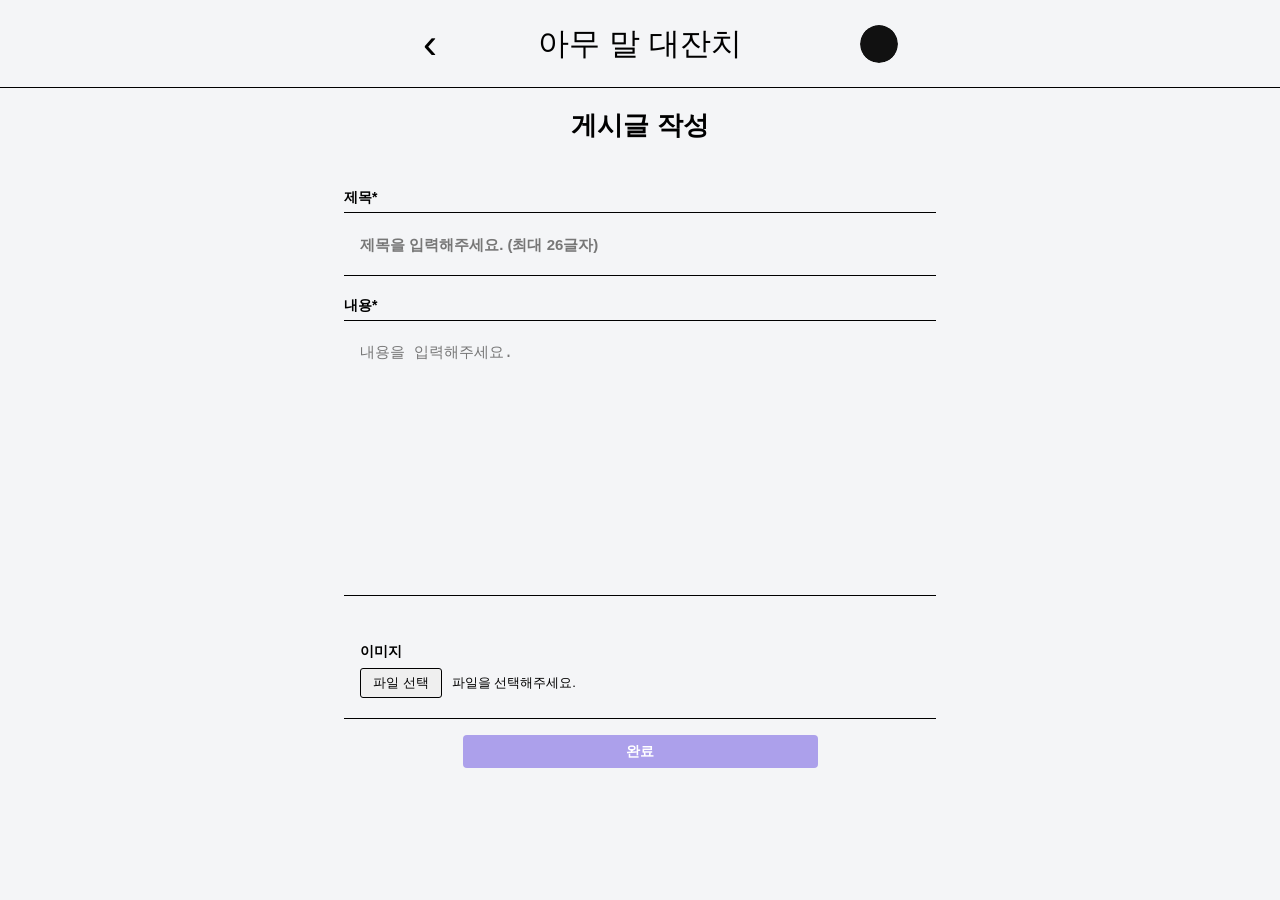
==== pages/board-create.html @ 2eff45c8 "07.01.21.13" ====
<!DOCTYPE html>
<html lang="ko">
<head>
  <meta charset="UTF-8" />
  <meta name="viewport" content="width=device-width, initial-scale=1.0" />
  <title>아무 말 대잔치 - 게시글 작성</title>

  <link rel="stylesheet" href="../css/common.css" />
  <link rel="stylesheet" href="../css/board-create.css" />
</head>
<body>
  <header class="header">
    <button type="button" class="header__back-button" id="backButton" aria-label="뒤로가기">
      ‹
    </button>

    <h1 class="header__title">아무 말 대잔치</h1>

    <button type="button" class="header__profile-button" id="profileButton" aria-label="프로필 메뉴">
      <span class="header__profile-image"></span>
    </button>
  </header>

  <main class="board-create-page">
    <section class="board-create">
      <h2 class="board-create__title">게시글 작성</h2>

      <form class="board-create-form" id="boardCreateForm" novalidate>
        <div class="form-group">
          <label for="title" class="form-label">제목*</label>
          <input
            type="text"
            id="title"
            class="title-input"
            placeholder="제목을 입력해주세요. (최대 26글자)"
            maxlength="26"
          />
        </div>

        <div class="form-group">
          <label for="content" class="form-label">내용*</label>
          <textarea
            id="content"
            class="content-textarea"
            placeholder="내용을 입력해주세요."
          ></textarea>
          <p class="helper-text" id="formHelper"></p>
        </div>

        <div class="image-upload-group">
          <label for="imageInput" class="form-label">이미지</label>

          <div class="image-upload-row">
            <label for="imageInput" class="file-select-button">파일 선택</label>
            <span class="file-name" id="fileName">파일을 선택해주세요.</span>
          </div>

          <input
            type="file"
            id="imageInput"
            class="image-input"
            accept="image/*"
          />
        </div>

        <button type="submit" class="submit-button" id="submitButton" disabled>
          완료
        </button>
      </form>
    </section>
  </main>

  <script src="../js/board-create.js"></script>
</body>
</html>
---- css/common.css ----
:root {
  --color-background: #f4f5f7;
  --color-text: #000000;
  --color-helper: #ff0000;

  --color-button-disabled: #aca0eb;
  --color-button-active: #7f6aee;
  --color-button-text: #ffffff;

  --font-main: Arial, "Noto Sans KR", sans-serif;

  --header-height: 88px;
}

* {
  box-sizing: border-box;
}

body {
  margin: 0;
  min-height: 100vh;
  background-color: var(--color-background);
  color: var(--color-text);
  font-family: var(--font-main);
}

button,
input {
  font-family: inherit;
}

button {
  cursor: pointer;
}

.header {
  position: relative;
  height: var(--header-height);
  border-bottom: 1px solid #000;
  display: flex;
  justify-content: center;
  align-items: center;
}

.header__title {
  margin: 0;
  font-size: 31px;
  font-weight: 400;
  line-height: 1;
}

.header__back-button {
  position: absolute;
  left: calc(50% - 232px);
  top: 50%;
  transform: translateY(-50%);
  width: 44px;
  height: 44px;
  border: none;
  background: transparent;
  color: #000;
  font-size: 42px;
  font-weight: 300;
  line-height: 36px;
  padding: 0;
}

.header__profile {
  position: absolute;
  left: calc(50% + 220px);
  top: 50%;
  transform: translateY(-50%);
}
.profile-dropdown {
  position: absolute;
  top: 44px;
  right: 0;
  width: 140px;
  background-color: #ffffff;
  border-radius: 4px;
  box-shadow: 0 4px 12px rgba(0, 0, 0, 0.12);
  overflow: hidden;
  display: none;
  z-index: 100;
}

.profile-dropdown.is-open {
  display: block;
}

.profile-dropdown__item {
  width: 100%;
  height: 36px;
  border: none;
  background-color: #ffffff;
  font-size: 13px;
  color: #000000;
  cursor: pointer;
}

.profile-dropdown__item:hover {
  background-color: #f4f4f4;
}
---- css/board-create.css ----
.header__back-button {
  position: absolute;
  left: calc(50% - 232px);
  top: 50%;
  transform: translateY(-50%);
  width: 44px;
  height: 44px;
  border: none;
  background: transparent;
  color: #000000;
  font-size: 42px;
  font-weight: 300;
  line-height: 36px;
  padding: 0;
}

.header__profile-button {
  position: absolute;
  left: calc(50% + 220px);
  top: 50%;
  transform: translateY(-50%);
  width: 38px;
  height: 38px;
  padding: 0;
  border: none;
  border-radius: 50%;
  background: transparent;
  overflow: hidden;
}

.header__profile-image {
  display: block;
  width: 100%;
  height: 100%;
  border-radius: 50%;
  background-color: #111111;
}

.board-create-page {
  min-height: calc(100vh - var(--header-height));
  display: flex;
  justify-content: center;
  align-items: flex-start;
}

.board-create {
  width: 592px;
  margin-top: 24px;
}

.board-create__title {
  margin: 0 0 52px;
  text-align: center;
  font-size: 26px;
  font-weight: 700;
  line-height: 1;
}

.board-create-form {
  width: 100%;
}

.form-group {
  width: 100%;
  margin-bottom: 22px;
}

.form-label {
  display: block;
  margin-bottom: 8px;
  font-size: 14px;
  font-weight: 700;
  line-height: 1;
}

.title-input {
  width: 100%;
  height: 64px;
  padding: 0 16px;
  border: none;
  border-top: 1px solid #000000;
  border-bottom: 1px solid #000000;
  background-color: transparent;
  outline: none;
  font-size: 15px;
}

.title-input::placeholder {
  color: #777777;
  font-weight: 700;
}

.content-textarea {
  width: 100%;
  height: 276px;
  padding: 20px 16px;
  border: none;
  border-top: 1px solid #000000;
  border-bottom: 1px solid #000000;
  background-color: transparent;
  resize: none;
  outline: none;
  font-size: 15px;
  line-height: 1.5;
}

.content-textarea::placeholder {
  color: #777777;
}

.helper-text {
  min-height: 16px;
  margin: 6px 0 0;
  color: var(--color-helper);
  font-size: 12px;
  line-height: 16px;
}

.image-upload-group {
  width: 100%;
  padding: 0 16px 20px;
  border-bottom: 1px solid #000000;
}

.image-upload-row {
  display: flex;
  align-items: center;
  gap: 10px;
  margin-top: 10px;
}

.file-select-button {
  height: 30px;
  padding: 0 12px;
  border: 1px solid #000000;
  border-radius: 3px;
  background-color: #efefef;
  display: inline-flex;
  align-items: center;
  justify-content: center;
  font-size: 13px;
  cursor: pointer;
}

.file-name {
  font-size: 13px;
  color: #000000;
}

.image-input {
  display: none;
}

.submit-button {
  display: block;
  width: 355px;
  height: 33px;
  margin: 16px auto 0;
  border: none;
  border-radius: 4px;
  background-color: #aca0eb;
  color: #ffffff;
  font-size: 14px;
  font-weight: 700;
  cursor: not-allowed;
}

.submit-button.is-active {
  background-color: #7f6aee;
  cursor: pointer;
}
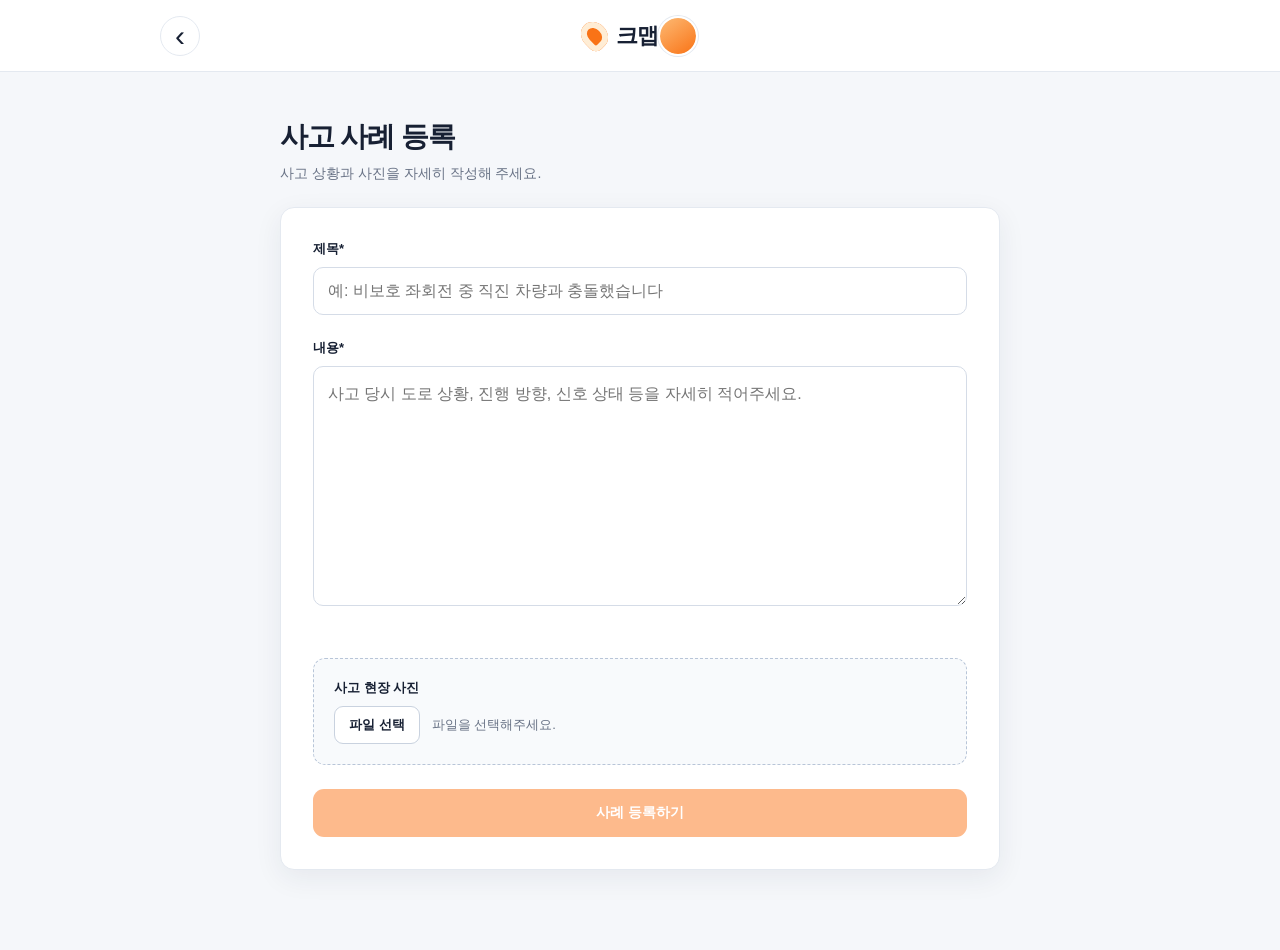
==== commit b67a8d52: "feat: 기능 추가 및 디자인 변경, 디렉토리 구조 변경" ====
--- a/pages/board-create.html
+++ b/pages/board-create.html
@@ -3,7 +3,7 @@
 <head>
   <meta charset="UTF-8" />
   <meta name="viewport" content="width=device-width, initial-scale=1.0" />
-  <title>아무 말 대잔치 - 게시글 작성</title>
+  <title>크맵 - 사고 사례 등록</title>
 
   <link rel="stylesheet" href="../css/common.css" />
   <link rel="stylesheet" href="../css/board-create.css" />
@@ -14,7 +14,7 @@
       ‹
     </button>
 
-    <h1 class="header__title">아무 말 대잔치</h1>
+    <h1 class="header__title">크맵</h1>
 
     <button type="button" class="header__profile-button" id="profileButton" aria-label="프로필 메뉴">
       <span class="header__profile-image"></span>
@@ -23,7 +23,7 @@
 
   <main class="board-create-page">
     <section class="board-create">
-      <h2 class="board-create__title">게시글 작성</h2>
+      <h2 class="board-create__title">사고 사례 등록</h2>
 
       <form class="board-create-form" id="boardCreateForm" novalidate>
         <div class="form-group">
@@ -32,7 +32,7 @@
             type="text"
             id="title"
             class="title-input"
-            placeholder="제목을 입력해주세요. (최대 26글자)"
+            placeholder="예: 비보호 좌회전 중 직진 차량과 충돌했습니다"
             maxlength="26"
           />
         </div>
@@ -42,13 +42,13 @@
           <textarea
             id="content"
             class="content-textarea"
-            placeholder="내용을 입력해주세요."
+            placeholder="사고 당시 도로 상황, 진행 방향, 신호 상태 등을 자세히 적어주세요."
           ></textarea>
           <p class="helper-text" id="formHelper"></p>
         </div>
 
         <div class="image-upload-group">
-          <label for="imageInput" class="form-label">이미지</label>
+          <label for="imageInput" class="form-label">사고 현장 사진</label>
 
           <div class="image-upload-row">
             <label for="imageInput" class="file-select-button">파일 선택</label>
@@ -64,12 +64,12 @@
         </div>
 
         <button type="submit" class="submit-button" id="submitButton" disabled>
-          완료
+          사례 등록하기
         </button>
       </form>
     </section>
   </main>
 
-  <script src="../js/board-create.js"></script>
+  <script type="module" src="../js/board-create.js"></script>
 </body>
-</html>+</html>
--- a/css/common.css
+++ b/css/common.css
@@ -1,103 +1,97 @@
 :root {
-  --color-background: #f4f5f7;
-  --color-text: #000000;
-  --color-helper: #ff0000;
-
-  --color-button-disabled: #aca0eb;
-  --color-button-active: #7f6aee;
+  --color-background: #f5f7fa;
+  --color-surface: #ffffff;
+  --color-text: #172033;
+  --color-muted: #697386;
+  --color-line: #e4e9f0;
+  --color-primary: #f97316;
+  --color-primary-dark: #ea580c;
+  --color-primary-soft: #fff7ed;
+  --color-helper: #dc2626;
+  --color-hot: #f04438;
+  --color-button-disabled: #fdba8c;
+  --color-button-active: var(--color-primary);
   --color-button-text: #ffffff;
-
-  --font-main: Arial, "Noto Sans KR", sans-serif;
-
-  --header-height: 88px;
+  --font-main: Pretendard, "Noto Sans KR", -apple-system, BlinkMacSystemFont, "Segoe UI", sans-serif;
+  --header-height: 72px;
+  --content-width: 960px;
+  --radius-sm: 8px;
+  --radius-md: 14px;
+  --radius-lg: 20px;
+  --shadow-card: 0 8px 28px rgba(30, 45, 70, 0.07);
 }
 
-* {
-  box-sizing: border-box;
-}
-
+* { box-sizing: border-box; }
+html { color-scheme: light; }
 body {
   margin: 0;
   min-height: 100vh;
-  background-color: var(--color-background);
+  background: var(--color-background);
   color: var(--color-text);
   font-family: var(--font-main);
+  -webkit-font-smoothing: antialiased;
 }
-
-button,
-input {
-  font-family: inherit;
-}
-
-button {
-  cursor: pointer;
+button, input, textarea { font: inherit; }
+button { cursor: pointer; }
+button:focus-visible, input:focus-visible, textarea:focus-visible {
+  outline: 3px solid rgba(249, 115, 22, .2);
+  outline-offset: 2px;
 }
 
 .header {
-  position: relative;
+  position: sticky;
+  top: 0;
+  z-index: 50;
   height: var(--header-height);
-  border-bottom: 1px solid #000;
+  border-bottom: 1px solid var(--color-line);
+  background: rgba(255,255,255,.94);
+  backdrop-filter: blur(12px);
   display: flex;
   justify-content: center;
   align-items: center;
 }
-
-.header__title {
-  margin: 0;
-  font-size: 31px;
-  font-weight: 400;
-  line-height: 1;
+.header__title { margin: 0; font-size: 22px; font-weight: 800; letter-spacing: -.04em; }
+.header__title { display: flex; align-items: center; gap: 9px; }
+.header__title::before {
+  content: ""; width: 25px; height: 29px; display: inline-block;
+  background: var(--color-primary); border-radius: 50% 50% 50% 8px; transform: rotate(-45deg);
+  box-shadow: inset 0 0 0 6px #ffedd5;
+}
+.header__back-button {
+  position: absolute; left: max(24px, calc(50% - 480px)); top: 50%; transform: translateY(-50%);
+  width: 40px; height: 40px; border: 1px solid var(--color-line); border-radius: 50%;
+  background: #fff; color: var(--color-text); font-size: 30px; line-height: 30px; padding: 0;
+}
+.header__profile, .profile-menu-wrapper {
+  position: absolute; right: max(24px, calc(50% - 480px)); left: auto; top: 50%; transform: translateY(-50%);
+}
+.header__profile-button {
+  width: 40px; height: 40px; padding: 0; border: 2px solid #fff; border-radius: 50%;
+  background: #ffedd5; overflow: hidden; box-shadow: 0 0 0 1px var(--color-line);
+}
+.header__profile-image { display: block; width: 100%; height: 100%; border-radius: 50%; background: linear-gradient(145deg,#fdba74,#f97316); }
+.profile-dropdown {
+  position: absolute; top: 48px; right: 0; width: 148px; padding: 6px;
+  background: #fff; border: 1px solid var(--color-line); border-radius: 12px;
+  box-shadow: 0 16px 35px rgba(17,24,39,.14); display: none; z-index: 100;
+}
+.profile-dropdown.is-open { display: block; }
+.profile-dropdown__item {
+  width: 100%; height: 38px; border: 0; border-radius: 8px; background: #fff;
+  color: var(--color-text); font-size: 13px; text-align: left; padding: 0 12px;
+}
+.profile-dropdown__item:hover { background: var(--color-background); }
+.hot-badge {
+  display: inline-flex; align-items: center; gap: 3px; height: 24px; padding: 0 8px;
+  border-radius: 999px; background: #fff1f0; color: var(--color-hot); font-size: 11px; font-weight: 800;
 }
 
-.header__back-button {
-  position: absolute;
-  left: calc(50% - 232px);
-  top: 50%;
-  transform: translateY(-50%);
-  width: 44px;
-  height: 44px;
-  border: none;
-  background: transparent;
-  color: #000;
-  font-size: 42px;
-  font-weight: 300;
-  line-height: 36px;
-  padding: 0;
+.account-shell{width:min(100%,960px);display:grid;grid-template-columns:1fr 1fr;background:#fff;border:1px solid var(--color-line);border-radius:24px;box-shadow:0 24px 70px rgba(96,50,16,.1);overflow:hidden}.account-brand{position:relative;min-height:590px;padding:52px;background:linear-gradient(145deg,#fff7ed,#ffedd5 58%,#fed7aa);display:flex;flex-direction:column;justify-content:space-between;overflow:hidden}.account-brand::after{content:"";position:absolute;width:290px;height:290px;right:-135px;bottom:-120px;border:58px solid rgba(249,115,22,.1);border-radius:50%}.account-brand__logo{display:flex;align-items:center;gap:13px;font-size:28px;letter-spacing:-.06em}.account-brand__mark{width:44px;height:52px;background:var(--color-primary);border-radius:50% 50% 50% 8px;transform:rotate(-45deg);box-shadow:inset 0 0 0 11px #fff7ed,0 8px 14px rgba(194,65,12,.16)}.account-brand>div:last-child{position:relative;z-index:1}.account-brand__eyebrow,.account-form__eyebrow{margin:0 0 12px;color:var(--color-primary-dark);font-size:12px;font-weight:900;letter-spacing:.03em}.account-brand h2{margin:0 0 16px;font-size:34px;line-height:1.35;letter-spacing:-.05em}.account-brand p:last-child{max-width:330px;margin:0;color:#7c4a27;font-size:14px;line-height:1.7}
+
+@media (max-width: 720px) {
+  :root { --header-height: 64px; }
+  .header__title { font-size: 18px; }
+  .header__back-button { left: 14px; width: 36px; height: 36px; }
+  .header__profile, .profile-menu-wrapper, .header > .header__profile-button { right: 14px; left: auto; }
+  .account-shell{grid-template-columns:1fr}.account-brand{min-height:210px;padding:28px 26px}.account-brand h2{font-size:27px}.account-brand p:last-child{display:none}.account-brand__logo{font-size:24px}.account-brand__mark{width:34px;height:40px;box-shadow:inset 0 0 0 8px #fff7ed}.account-brand>div:last-child{margin-top:32px}
 }
-
-.header__profile {
-  position: absolute;
-  left: calc(50% + 220px);
-  top: 50%;
-  transform: translateY(-50%);
-}
-.profile-dropdown {
-  position: absolute;
-  top: 44px;
-  right: 0;
-  width: 140px;
-  background-color: #ffffff;
-  border-radius: 4px;
-  box-shadow: 0 4px 12px rgba(0, 0, 0, 0.12);
-  overflow: hidden;
-  display: none;
-  z-index: 100;
-}
-
-.profile-dropdown.is-open {
-  display: block;
-}
-
-.profile-dropdown__item {
-  width: 100%;
-  height: 36px;
-  border: none;
-  background-color: #ffffff;
-  font-size: 13px;
-  color: #000000;
-  cursor: pointer;
-}
-
-.profile-dropdown__item:hover {
-  background-color: #f4f4f4;
-}
--- a/css/board-create.css
+++ b/css/board-create.css
@@ -1,171 +1,2 @@
-.header__back-button {
-  position: absolute;
-  left: calc(50% - 232px);
-  top: 50%;
-  transform: translateY(-50%);
-  width: 44px;
-  height: 44px;
-  border: none;
-  background: transparent;
-  color: #000000;
-  font-size: 42px;
-  font-weight: 300;
-  line-height: 36px;
-  padding: 0;
-}
-
-.header__profile-button {
-  position: absolute;
-  left: calc(50% + 220px);
-  top: 50%;
-  transform: translateY(-50%);
-  width: 38px;
-  height: 38px;
-  padding: 0;
-  border: none;
-  border-radius: 50%;
-  background: transparent;
-  overflow: hidden;
-}
-
-.header__profile-image {
-  display: block;
-  width: 100%;
-  height: 100%;
-  border-radius: 50%;
-  background-color: #111111;
-}
-
-.board-create-page {
-  min-height: calc(100vh - var(--header-height));
-  display: flex;
-  justify-content: center;
-  align-items: flex-start;
-}
-
-.board-create {
-  width: 592px;
-  margin-top: 24px;
-}
-
-.board-create__title {
-  margin: 0 0 52px;
-  text-align: center;
-  font-size: 26px;
-  font-weight: 700;
-  line-height: 1;
-}
-
-.board-create-form {
-  width: 100%;
-}
-
-.form-group {
-  width: 100%;
-  margin-bottom: 22px;
-}
-
-.form-label {
-  display: block;
-  margin-bottom: 8px;
-  font-size: 14px;
-  font-weight: 700;
-  line-height: 1;
-}
-
-.title-input {
-  width: 100%;
-  height: 64px;
-  padding: 0 16px;
-  border: none;
-  border-top: 1px solid #000000;
-  border-bottom: 1px solid #000000;
-  background-color: transparent;
-  outline: none;
-  font-size: 15px;
-}
-
-.title-input::placeholder {
-  color: #777777;
-  font-weight: 700;
-}
-
-.content-textarea {
-  width: 100%;
-  height: 276px;
-  padding: 20px 16px;
-  border: none;
-  border-top: 1px solid #000000;
-  border-bottom: 1px solid #000000;
-  background-color: transparent;
-  resize: none;
-  outline: none;
-  font-size: 15px;
-  line-height: 1.5;
-}
-
-.content-textarea::placeholder {
-  color: #777777;
-}
-
-.helper-text {
-  min-height: 16px;
-  margin: 6px 0 0;
-  color: var(--color-helper);
-  font-size: 12px;
-  line-height: 16px;
-}
-
-.image-upload-group {
-  width: 100%;
-  padding: 0 16px 20px;
-  border-bottom: 1px solid #000000;
-}
-
-.image-upload-row {
-  display: flex;
-  align-items: center;
-  gap: 10px;
-  margin-top: 10px;
-}
-
-.file-select-button {
-  height: 30px;
-  padding: 0 12px;
-  border: 1px solid #000000;
-  border-radius: 3px;
-  background-color: #efefef;
-  display: inline-flex;
-  align-items: center;
-  justify-content: center;
-  font-size: 13px;
-  cursor: pointer;
-}
-
-.file-name {
-  font-size: 13px;
-  color: #000000;
-}
-
-.image-input {
-  display: none;
-}
-
-.submit-button {
-  display: block;
-  width: 355px;
-  height: 33px;
-  margin: 16px auto 0;
-  border: none;
-  border-radius: 4px;
-  background-color: #aca0eb;
-  color: #ffffff;
-  font-size: 14px;
-  font-weight: 700;
-  cursor: not-allowed;
-}
-
-.submit-button.is-active {
-  background-color: #7f6aee;
-  cursor: pointer;
-}+.board-create-page,.board-edit-page{min-height:calc(100vh - var(--header-height));padding:46px 24px 80px}.board-create,.board-edit{width:min(100%,720px);margin:0 auto}.board-create__title,.board-edit__title{margin:0 0 24px;font-size:28px;letter-spacing:-.04em}.board-create__title::after,.board-edit__title::after{content:"사고 상황과 사진을 자세히 작성해 주세요.";display:block;margin-top:9px;color:var(--color-muted);font-size:14px;font-weight:400;letter-spacing:0}.board-create-form,.board-edit-form{padding:32px;background:#fff;border:1px solid var(--color-line);border-radius:var(--radius-md);box-shadow:var(--shadow-card)}.form-group{margin-bottom:24px}.form-label{display:block;margin-bottom:9px;font-size:13px;font-weight:800}.title-input,.content-textarea{width:100%;border:1px solid #d5dce7;border-radius:10px;background:#fff;color:var(--color-text);outline:0}.title-input{height:48px;padding:0 14px}.content-textarea{height:240px;padding:14px;resize:vertical;line-height:1.65}.title-input:focus,.content-textarea:focus{border-color:var(--color-primary)}.helper-text{min-height:18px;margin:6px 0 0;color:var(--color-helper);font-size:12px}.image-upload-group{padding:20px;border:1px dashed #b8c5d8;border-radius:12px;background:#f8fafc}.image-upload-row{display:flex;align-items:center;gap:12px}.file-select-button{height:38px;padding:0 14px;border:1px solid #c9d2df;border-radius:9px;background:#fff;display:inline-flex;align-items:center;font-size:13px;font-weight:700;cursor:pointer}.file-name{color:var(--color-muted);font-size:13px;white-space:nowrap;overflow:hidden;text-overflow:ellipsis}.image-input{display:none}.submit-button{display:block;width:100%;height:48px;margin-top:24px;border:0;border-radius:11px;background:var(--color-button-disabled);color:#fff;font-size:14px;font-weight:800;cursor:not-allowed}.submit-button.is-active{background:var(--color-primary);cursor:pointer}.submit-button.is-active:hover{background:var(--color-primary-dark)}
+@media(max-width:720px){.board-create-page,.board-edit-page{padding:30px 14px 60px}.board-create__title,.board-edit__title{font-size:24px}.board-create-form,.board-edit-form{padding:22px 18px}.content-textarea{height:220px}}
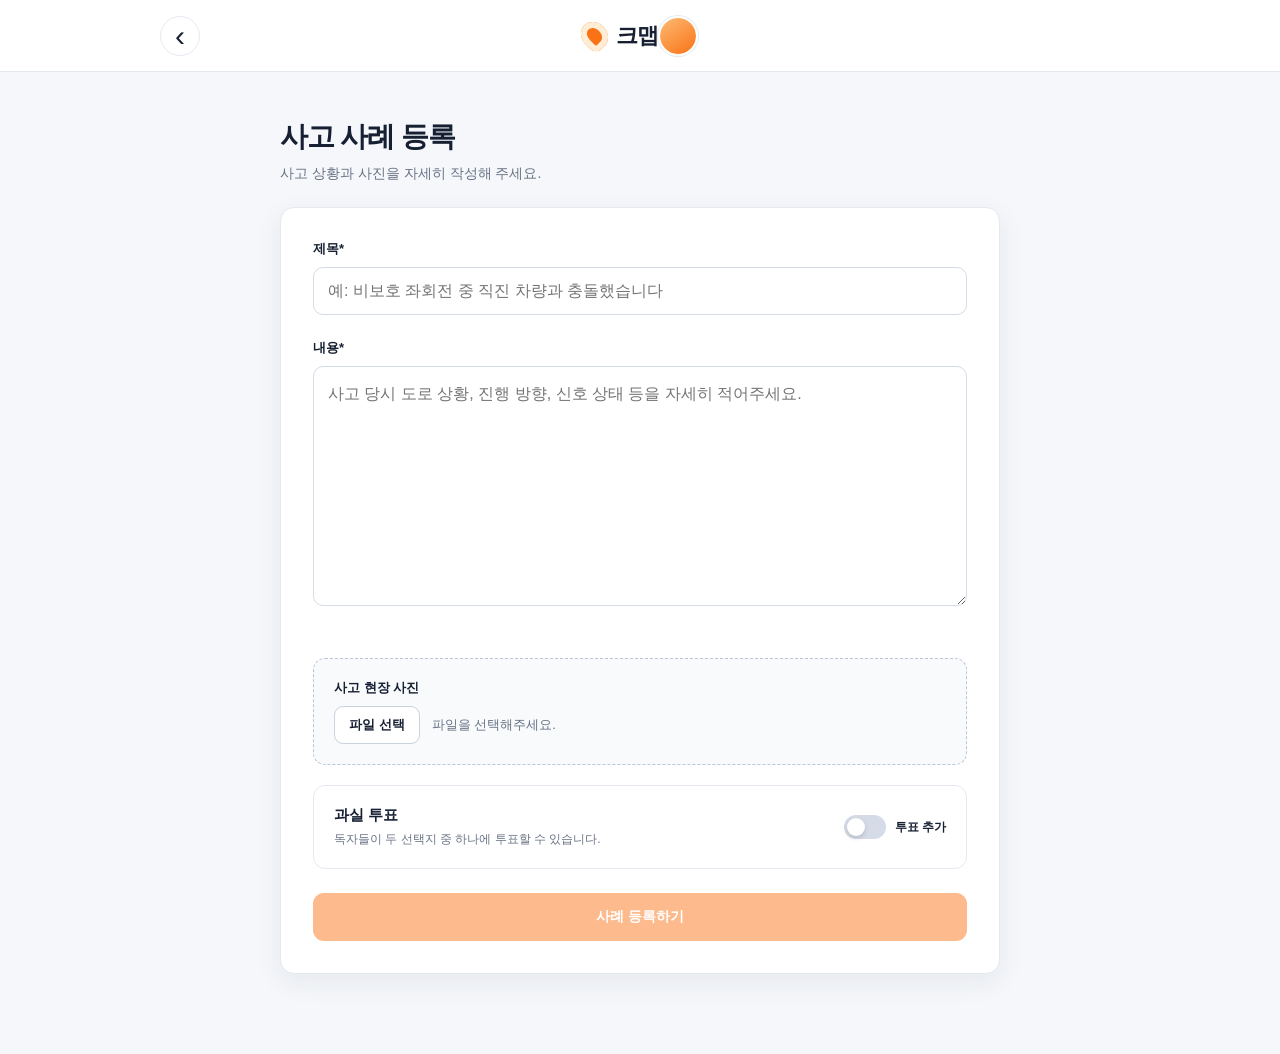
==== commit 7eff7071: "feat: 무한 스크롤 및 투표 설정 기능 추가" ====
--- a/pages/board-create.html
+++ b/pages/board-create.html
@@ -63,6 +63,45 @@
           />
         </div>
 
+        <section class="vote-create-section" aria-labelledby="voteCreateTitle">
+          <div class="vote-create-header">
+            <div>
+              <h3 id="voteCreateTitle">과실 투표</h3>
+              <p>독자들이 두 선택지 중 하나에 투표할 수 있습니다.</p>
+            </div>
+            <label class="vote-toggle">
+              <input type="checkbox" id="voteEnabled" />
+              <span class="vote-toggle__track" aria-hidden="true"></span>
+              <span class="vote-toggle__label">투표 추가</span>
+            </label>
+          </div>
+
+          <div class="vote-create-fields" id="voteFields" hidden>
+            <div class="form-group">
+              <label for="voteQuestion" class="form-label">투표 질문*</label>
+              <input
+                type="text"
+                id="voteQuestion"
+                class="vote-input"
+                placeholder="예: 어느 차량의 과실이 더 크다고 생각하나요?"
+                maxlength="80"
+                disabled
+              />
+            </div>
+            <div class="vote-option-fields">
+              <div class="form-group">
+                <label for="voteOptionA" class="form-label"><span class="vote-option-key">A</span> 선택지*</label>
+                <input type="text" id="voteOptionA" class="vote-input" placeholder="예: 비보호 좌회전 차량" maxlength="40" disabled />
+              </div>
+              <div class="form-group">
+                <label for="voteOptionB" class="form-label"><span class="vote-option-key">B</span> 선택지*</label>
+                <input type="text" id="voteOptionB" class="vote-input" placeholder="예: 맞은편 직진 차량" maxlength="40" disabled />
+              </div>
+            </div>
+            <p class="helper-text" id="voteHelper"></p>
+          </div>
+        </section>
+
         <button type="submit" class="submit-button" id="submitButton" disabled>
           사례 등록하기
         </button>
--- a/css/board-create.css
+++ b/css/board-create.css
@@ -1,2 +1,5 @@
 .board-create-page,.board-edit-page{min-height:calc(100vh - var(--header-height));padding:46px 24px 80px}.board-create,.board-edit{width:min(100%,720px);margin:0 auto}.board-create__title,.board-edit__title{margin:0 0 24px;font-size:28px;letter-spacing:-.04em}.board-create__title::after,.board-edit__title::after{content:"사고 상황과 사진을 자세히 작성해 주세요.";display:block;margin-top:9px;color:var(--color-muted);font-size:14px;font-weight:400;letter-spacing:0}.board-create-form,.board-edit-form{padding:32px;background:#fff;border:1px solid var(--color-line);border-radius:var(--radius-md);box-shadow:var(--shadow-card)}.form-group{margin-bottom:24px}.form-label{display:block;margin-bottom:9px;font-size:13px;font-weight:800}.title-input,.content-textarea{width:100%;border:1px solid #d5dce7;border-radius:10px;background:#fff;color:var(--color-text);outline:0}.title-input{height:48px;padding:0 14px}.content-textarea{height:240px;padding:14px;resize:vertical;line-height:1.65}.title-input:focus,.content-textarea:focus{border-color:var(--color-primary)}.helper-text{min-height:18px;margin:6px 0 0;color:var(--color-helper);font-size:12px}.image-upload-group{padding:20px;border:1px dashed #b8c5d8;border-radius:12px;background:#f8fafc}.image-upload-row{display:flex;align-items:center;gap:12px}.file-select-button{height:38px;padding:0 14px;border:1px solid #c9d2df;border-radius:9px;background:#fff;display:inline-flex;align-items:center;font-size:13px;font-weight:700;cursor:pointer}.file-name{color:var(--color-muted);font-size:13px;white-space:nowrap;overflow:hidden;text-overflow:ellipsis}.image-input{display:none}.submit-button{display:block;width:100%;height:48px;margin-top:24px;border:0;border-radius:11px;background:var(--color-button-disabled);color:#fff;font-size:14px;font-weight:800;cursor:not-allowed}.submit-button.is-active{background:var(--color-primary);cursor:pointer}.submit-button.is-active:hover{background:var(--color-primary-dark)}
 @media(max-width:720px){.board-create-page,.board-edit-page{padding:30px 14px 60px}.board-create__title,.board-edit__title{font-size:24px}.board-create-form,.board-edit-form{padding:22px 18px}.content-textarea{height:220px}}
+
+.vote-create-section{margin-top:20px;padding:20px;border:1px solid var(--color-line);border-radius:12px;background:#fff}.vote-create-header{display:flex;align-items:center;justify-content:space-between;gap:20px}.vote-create-header h3{margin:0 0 6px;font-size:15px}.vote-create-header p{margin:0;color:var(--color-muted);font-size:12px}.vote-toggle{display:flex;align-items:center;gap:9px;flex-shrink:0;cursor:pointer}.vote-toggle input{position:absolute;width:1px;height:1px;opacity:0}.vote-toggle__track{position:relative;width:42px;height:24px;border-radius:999px;background:#d5dce7;transition:.2s}.vote-toggle__track::after{content:"";position:absolute;top:3px;left:3px;width:18px;height:18px;border-radius:50%;background:#fff;box-shadow:0 2px 5px rgba(0,0,0,.15);transition:.2s}.vote-toggle input:checked+.vote-toggle__track{background:var(--color-primary)}.vote-toggle input:checked+.vote-toggle__track::after{transform:translateX(18px)}.vote-toggle input:focus-visible+.vote-toggle__track{outline:3px solid rgba(249,115,22,.2);outline-offset:2px}.vote-toggle__label{font-size:12px;font-weight:800}.vote-create-fields{margin-top:20px;padding-top:20px;border-top:1px solid var(--color-line)}.vote-create-fields[hidden]{display:none}.vote-create-fields .form-group{margin-bottom:14px}.vote-option-fields{display:grid;grid-template-columns:1fr 1fr;gap:12px}.vote-input{width:100%;height:46px;padding:0 13px;border:1px solid #d5dce7;border-radius:10px;background:#fff;color:var(--color-text);outline:0}.vote-input:focus{border-color:var(--color-primary)}.vote-option-key{display:inline-grid;place-items:center;width:21px;height:21px;margin-right:4px;border-radius:6px;background:var(--color-primary-soft);color:var(--color-primary-dark);font-size:11px}
+@media(max-width:720px){.vote-create-header{align-items:flex-start;flex-direction:column}.vote-option-fields{grid-template-columns:1fr}}
